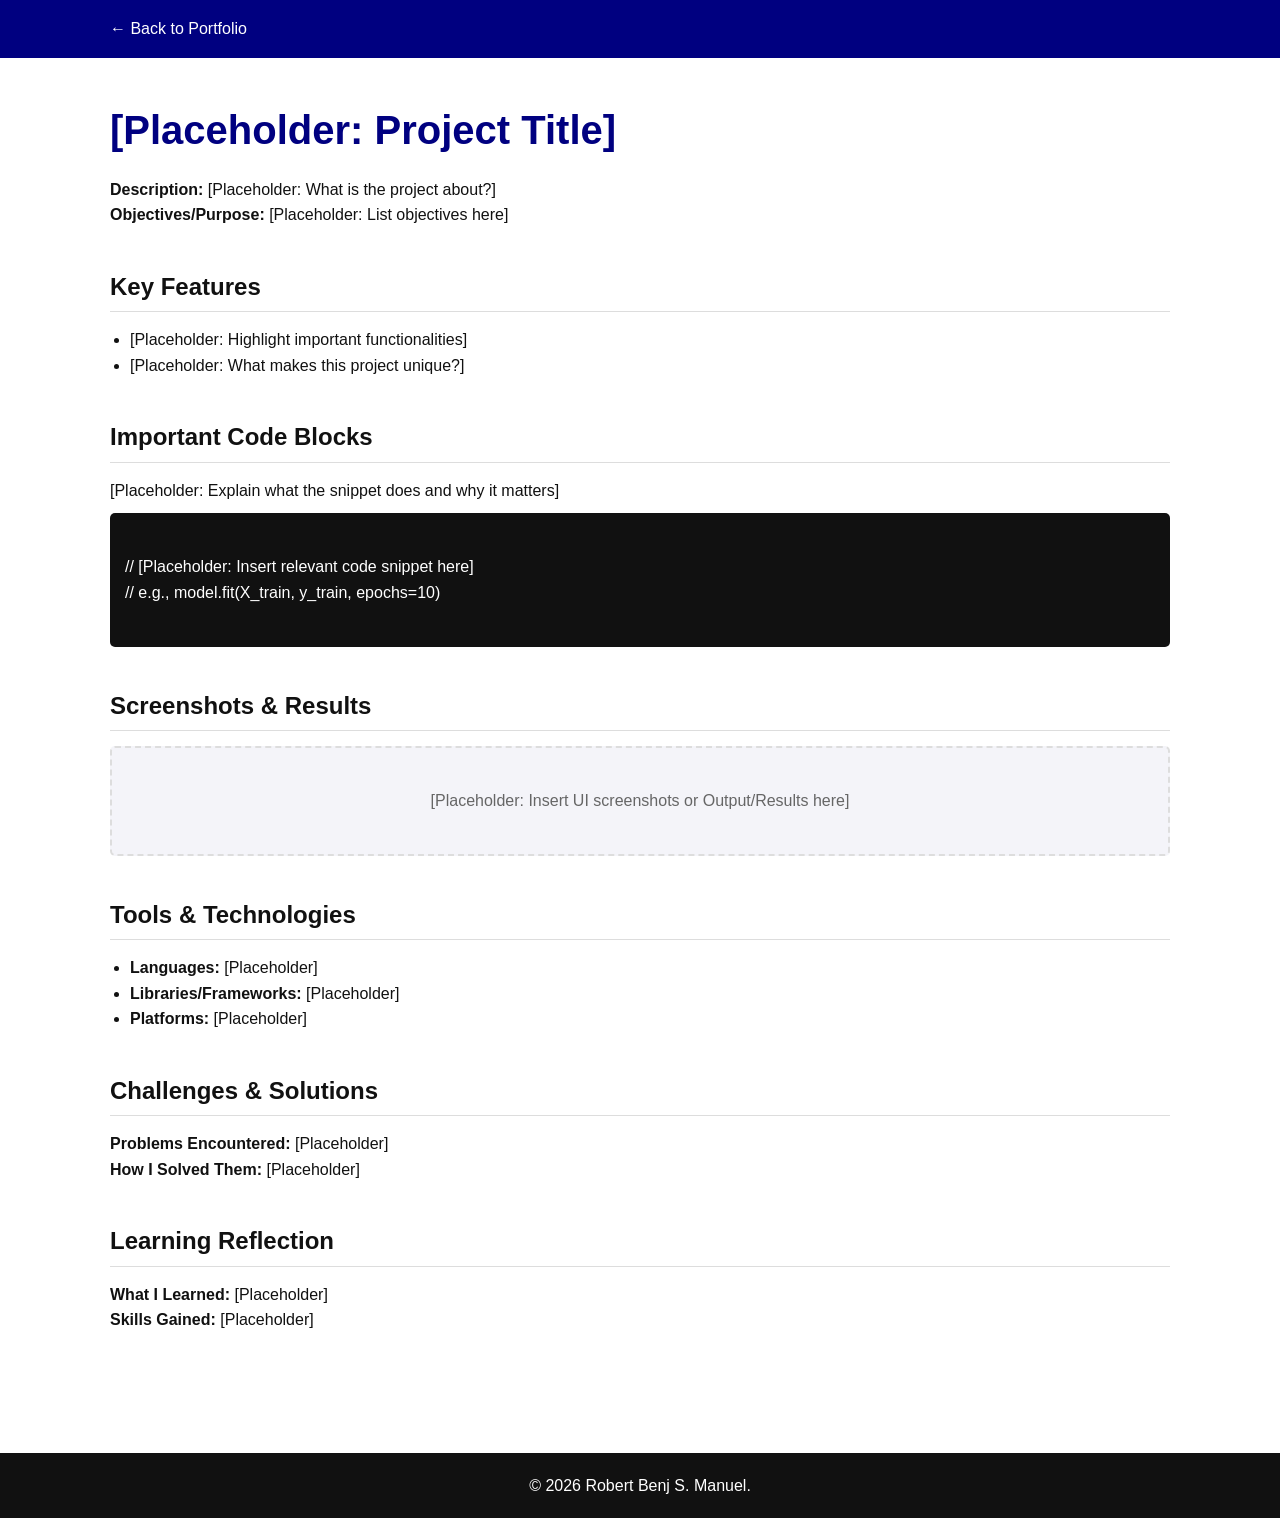
==== projects/finals/fn-project-1.html @ a23788bb "Renamed all the projects to inlcude either fn (finals) or mt (midterm)" ====
<!DOCTYPE html>
<html lang="en">
<head>
    <meta charset="UTF-8">
    <meta name="viewport" content="width=device-width, initial-scale=1.0">
    <title>[Project Title] - Portfolio</title>
    <link rel="stylesheet" href="../../css/style.css">
</head>
<body>
    <header>
        <nav class="navbar">
            <a href="../../index.html" class="back-link">&larr; Back to Portfolio</a>
        </nav>
    </header>

    <main class="project-details container">
        <section class="doc-section">
            <h1>[Placeholder: Project Title]</h1>
            <p><strong>Description:</strong> [Placeholder: What is the project about?]</p>
            <p><strong>Objectives/Purpose:</strong> [Placeholder: List objectives here]</p>
        </section>

        <section class="doc-section">
            <h2>Key Features</h2>
            <ul>
                <li>[Placeholder: Highlight important functionalities]</li>
                <li>[Placeholder: What makes this project unique?]</li>
            </ul>
        </section>

        <section class="doc-section">
            <h2>Important Code Blocks</h2>
            <p>[Placeholder: Explain what the snippet does and why it matters]</p>
            <pre><code>
// [Placeholder: Insert relevant code snippet here]
// e.g., model.fit(X_train, y_train, epochs=10)
            </code></pre>
        </section>

        <section class="doc-section">
            <h2>Screenshots & Results</h2>
            <div class="image-placeholder">
                <p>[Placeholder: Insert UI screenshots or Output/Results here]</p>
            </div>
        </section>

        <section class="doc-section">
            <h2>Tools & Technologies</h2>
            <ul>
                <li><strong>Languages:</strong> [Placeholder]</li>
                <li><strong>Libraries/Frameworks:</strong> [Placeholder]</li>
                <li><strong>Platforms:</strong> [Placeholder]</li>
            </ul>
        </section>

        <section class="doc-section">
            <h2>Challenges & Solutions</h2>
            <p><strong>Problems Encountered:</strong> [Placeholder]</p>
            <p><strong>How I Solved Them:</strong> [Placeholder]</p>
        </section>

        <section class="doc-section">
            <h2>Learning Reflection</h2>
            <p><strong>What I Learned:</strong> [Placeholder]</p>
            <p><strong>Skills Gained:</strong> [Placeholder]</p>
        </section>
    </main>

    <footer>
        <p>&copy; <span id="year"></span> Robert Benj S. Manuel.</p>
    </footer>

    <script src="../../js/main.js"></script>
</body>
</html>
---- css/style.css ----
/* Base Colors & Typography */
:root {
    --navy-blue: #000080;
    --dark-navy: #000050;
    --black: #111111;
    --white: #ffffff;
    --light-gray: #f4f4f9;
    --border-color: #dddddd;
}

* {
    margin: 0;
    padding: 0;
    box-sizing: border-box;
    font-family: 'Segoe UI', Tahoma, Geneva, Verdana, sans-serif;
}

body {
    background-color: var(--white);
    color: var(--black);
    line-height: 1.6;
}

.container {
    max-width: 1100px;
    margin: 0 auto;
    padding: 0 20px;
}

/* Navigation */
header {
    background-color: var(--navy-blue);
    color: var(--white);
    padding: 1rem 0;
    position: sticky;
    top: 0;
    z-index: 100;
}

.navbar {
    display: flex;
    justify-content: space-between;
    align-items: center;
    max-width: 1100px;
    margin: 0 auto;
    padding: 0 20px;
}

.logo {
    font-size: 1.5rem;
    font-weight: bold;
}

.nav-links {
    list-style: none;
    display: flex;
    gap: 20px;
}

.nav-links a, .back-link {
    color: var(--white);
    text-decoration: none;
    font-weight: 500;
}

.nav-links a:hover, .back-link:hover {
    text-decoration: underline;
}

/* Hero Section */
.hero {
    background-color: var(--black);
    color: var(--white);
    padding: 60px 0;
    text-align: center;
}

.hero h1 {
    font-size: 2.5rem;
    margin-bottom: 10px;
}

.hero h2 {
    font-size: 1.2rem;
    color: #cccccc;
    margin-bottom: 20px;
}

.intro-placeholder {
    background-color: rgba(255, 255, 255, 0.1);
    padding: 20px;
    border-radius: 5px;
    display: inline-block;
    max-width: 800px;
}

/* Project Grids */
.projects-section {
    padding: 60px 0;
}

.bg-light {
    background-color: var(--light-gray);
}

.section-title {
    color: var(--navy-blue);
    margin-bottom: 30px;
    font-size: 2rem;
    border-bottom: 2px solid var(--navy-blue);
    display: inline-block;
}

.grid {
    display: grid;
    grid-template-columns: repeat(auto-fit, minmax(300px, 1fr));
    gap: 20px;
}

.card {
    background-color: var(--white);
    border: 1px solid var(--border-color);
    padding: 20px;
    border-radius: 5px;
    text-decoration: none;
    color: var(--black);
    transition: transform 0.2s, box-shadow 0.2s;
}

.card:hover {
    transform: translateY(-5px);
    box-shadow: 0 4px 10px rgba(0,0,0,0.1);
    border-color: var(--navy-blue);
}

.card h4 {
    color: var(--navy-blue);
    margin-bottom: 10px;
}

/* Project Detail Pages */
.project-details {
    padding: 40px 20px;
}

.doc-section {
    margin-bottom: 40px;
}

.doc-section h1 {
    color: var(--navy-blue);
    margin-bottom: 15px;
    font-size: 2.5rem;
}

.doc-section h2 {
    color: var(--black);
    border-bottom: 1px solid var(--border-color);
    padding-bottom: 5px;
    margin-bottom: 15px;
}

.doc-section ul {
    margin-left: 20px;
    margin-bottom: 15px;
}

pre {
    background-color: var(--black);
    color: var(--white);
    padding: 15px;
    border-radius: 5px;
    overflow-x: auto;
    font-family: monospace;
    margin-top: 10px;
}

.image-placeholder {
    background-color: var(--light-gray);
    border: 2px dashed var(--border-color);
    padding: 40px;
    text-align: center;
    color: #666;
    border-radius: 5px;
}

/* Footer */
footer {
    background-color: var(--black);
    color: var(--white);
    text-align: center;
    padding: 20px 0;
    margin-top: 40px;
}
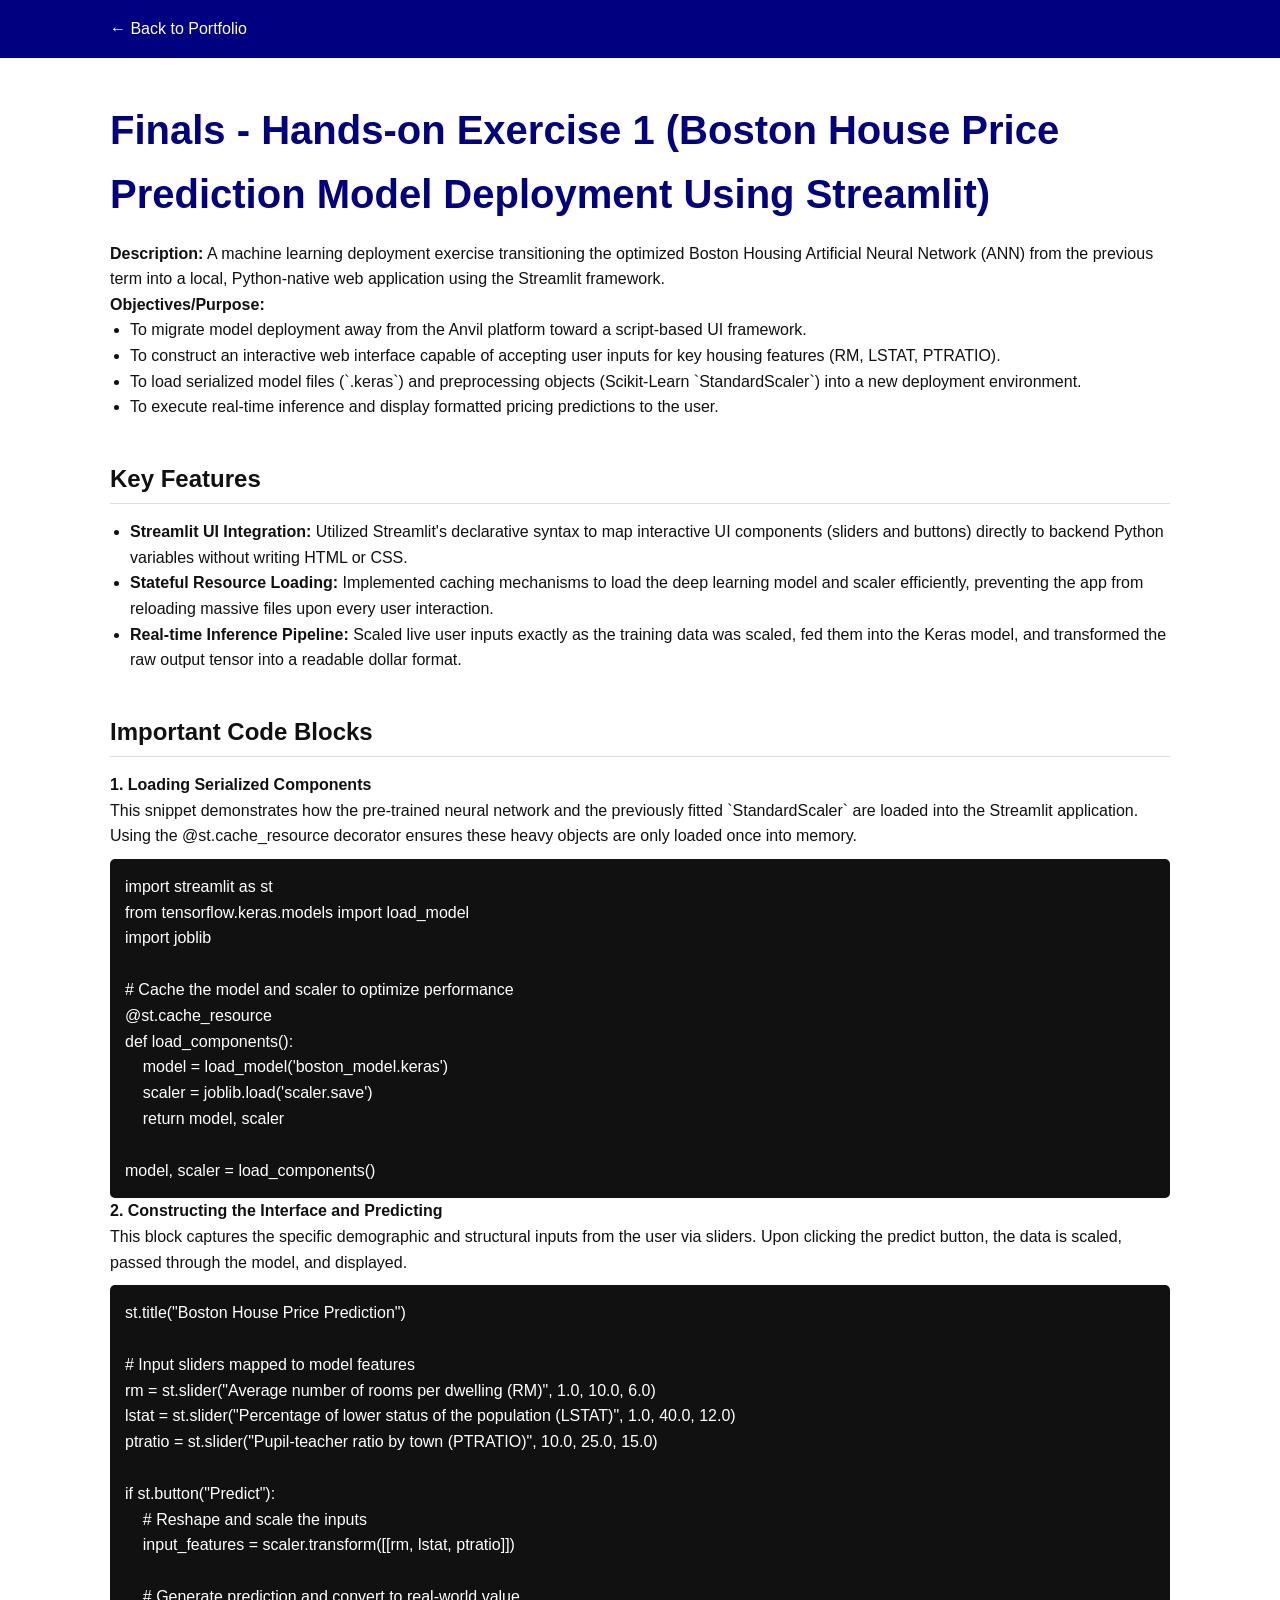
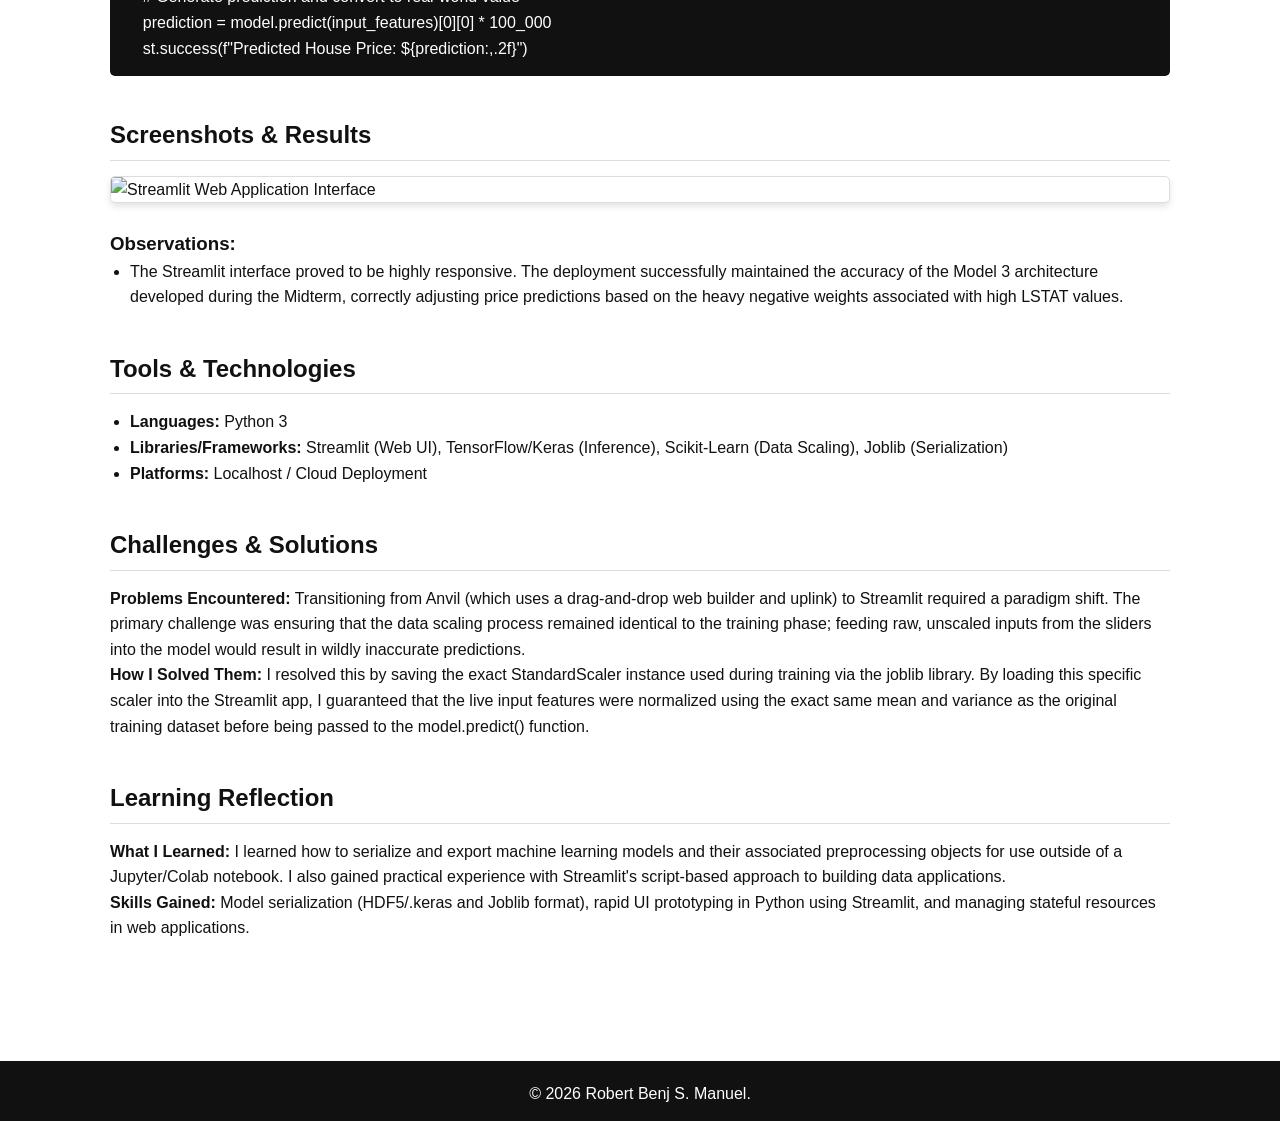
==== commit 32eeadb6: "Revise project details for Boston House Price Prediction Updated project details for the Boston Hous" ====
--- a/projects/finals/fn-project-1.html
+++ b/projects/finals/fn-project-1.html
@@ -3,7 +3,7 @@
 <head>
     <meta charset="UTF-8">
     <meta name="viewport" content="width=device-width, initial-scale=1.0">
-    <title>[Project Title] - Portfolio</title>
+    <title>Finals - Hands-on Exercise 1 - Portfolio</title>
     <link rel="stylesheet" href="../../css/style.css">
 </head>
 <body>
@@ -15,54 +15,93 @@
 
     <main class="project-details container">
         <section class="doc-section">
-            <h1>[Placeholder: Project Title]</h1>
-            <p><strong>Description:</strong> [Placeholder: What is the project about?]</p>
-            <p><strong>Objectives/Purpose:</strong> [Placeholder: List objectives here]</p>
+            <h1>Finals - Hands-on Exercise 1 (Boston House Price Prediction Model Deployment Using Streamlit)</h1>
+            <p><strong>Description:</strong> A machine learning deployment exercise transitioning the optimized Boston Housing Artificial Neural Network (ANN) from the previous term into a local, Python-native web application using the Streamlit framework.</p>
+            <p><strong>Objectives/Purpose:</strong></p>
+            <ul>
+                <li>To migrate model deployment away from the Anvil platform toward a script-based UI framework.</li>
+                <li>To construct an interactive web interface capable of accepting user inputs for key housing features (RM, LSTAT, PTRATIO).</li>
+                <li>To load serialized model files (`.keras`) and preprocessing objects (Scikit-Learn `StandardScaler`) into a new deployment environment.</li>
+                <li>To execute real-time inference and display formatted pricing predictions to the user.</li>
+            </ul>
         </section>
 
         <section class="doc-section">
             <h2>Key Features</h2>
             <ul>
-                <li>[Placeholder: Highlight important functionalities]</li>
-                <li>[Placeholder: What makes this project unique?]</li>
+                <li><strong>Streamlit UI Integration:</strong> Utilized Streamlit's declarative syntax to map interactive UI components (sliders and buttons) directly to backend Python variables without writing HTML or CSS.</li>
+                <li><strong>Stateful Resource Loading:</strong> Implemented caching mechanisms to load the deep learning model and scaler efficiently, preventing the app from reloading massive files upon every user interaction.</li>
+                <li><strong>Real-time Inference Pipeline:</strong> Scaled live user inputs exactly as the training data was scaled, fed them into the Keras model, and transformed the raw output tensor into a readable dollar format.</li>
             </ul>
         </section>
 
         <section class="doc-section">
             <h2>Important Code Blocks</h2>
-            <p>[Placeholder: Explain what the snippet does and why it matters]</p>
-            <pre><code>
-// [Placeholder: Insert relevant code snippet here]
-// e.g., model.fit(X_train, y_train, epochs=10)
-            </code></pre>
+            
+            <p><strong>1. Loading Serialized Components</strong><br>
+            This snippet demonstrates how the pre-trained neural network and the previously fitted `StandardScaler` are loaded into the Streamlit application. Using the <code>@st.cache_resource</code> decorator ensures these heavy objects are only loaded once into memory.</p>
+            <pre><code>import streamlit as st
+from tensorflow.keras.models import load_model
+import joblib
+
+# Cache the model and scaler to optimize performance
+@st.cache_resource
+def load_components():
+    model = load_model('boston_model.keras')
+    scaler = joblib.load('scaler.save')
+    return model, scaler
+
+model, scaler = load_components()</code></pre>
+
+            <p><strong>2. Constructing the Interface and Predicting</strong><br>
+            This block captures the specific demographic and structural inputs from the user via sliders. Upon clicking the predict button, the data is scaled, passed through the model, and displayed.</p>
+            <pre><code>st.title("Boston House Price Prediction")
+
+# Input sliders mapped to model features
+rm = st.slider("Average number of rooms per dwelling (RM)", 1.0, 10.0, 6.0)
+lstat = st.slider("Percentage of lower status of the population (LSTAT)", 1.0, 40.0, 12.0)
+ptratio = st.slider("Pupil-teacher ratio by town (PTRATIO)", 10.0, 25.0, 15.0)
+
+if st.button("Predict"):
+    # Reshape and scale the inputs
+    input_features = scaler.transform([[rm, lstat, ptratio]])
+    
+    # Generate prediction and convert to real-world value
+    prediction = model.predict(input_features)[0][0] * 100_000
+    st.success(f"Predicted House Price: ${prediction:,.2f}")</code></pre>
         </section>
 
         <section class="doc-section">
             <h2>Screenshots & Results</h2>
-            <div class="image-placeholder">
-                <p>[Placeholder: Insert UI screenshots or Output/Results here]</p>
+            <div class="image-container">
+                <img src="../../images/fn-project-1.png" alt="Streamlit Web Application Interface" class="project-img">
             </div>
+            <br>
+            <h3>Observations:</h3>
+            <ul>
+                <li>The Streamlit interface proved to be highly responsive. The deployment successfully maintained the accuracy of the Model 3 architecture developed during the Midterm, correctly adjusting price predictions based on the heavy negative weights associated with high LSTAT values.</li>
+            </ul>
         </section>
 
         <section class="doc-section">
             <h2>Tools & Technologies</h2>
             <ul>
-                <li><strong>Languages:</strong> [Placeholder]</li>
-                <li><strong>Libraries/Frameworks:</strong> [Placeholder]</li>
-                <li><strong>Platforms:</strong> [Placeholder]</li>
+                <li><strong>Languages:</strong> Python 3</li>
+                <li><strong>Libraries/Frameworks:</strong> Streamlit (Web UI), TensorFlow/Keras (Inference), Scikit-Learn (Data Scaling), Joblib (Serialization)</li>
+                <li><strong>Platforms:</strong> Localhost / Cloud Deployment</li>
             </ul>
         </section>
 
         <section class="doc-section">
             <h2>Challenges & Solutions</h2>
-            <p><strong>Problems Encountered:</strong> [Placeholder]</p>
-            <p><strong>How I Solved Them:</strong> [Placeholder]</p>
+            <p><strong>Problems Encountered:</strong> Transitioning from Anvil (which uses a drag-and-drop web builder and uplink) to Streamlit required a paradigm shift. The primary challenge was ensuring that the data scaling process remained identical to the training phase; feeding raw, unscaled inputs from the sliders into the model would result in wildly inaccurate predictions.</p>
+            <p><strong>How I Solved Them:</strong> I resolved this by saving the exact <code>StandardScaler</code> instance used during training via the <code>joblib</code> library. By loading this specific scaler into the Streamlit app, I guaranteed that the live input features were normalized using the exact same mean and variance as the original training dataset before being passed to the <code>model.predict()</code> function.</p>
         </section>
 
         <section class="doc-section">
             <h2>Learning Reflection</h2>
-            <p><strong>What I Learned:</strong> [Placeholder]</p>
-            <p><strong>Skills Gained:</strong> [Placeholder]</p>
+            <p><strong>What I Learned:</strong> I learned how to serialize and export machine learning models and their associated preprocessing objects for use outside of a Jupyter/Colab notebook. I also gained practical experience with Streamlit's script-based approach to building data applications.</p>
+            <p><strong>Skills Gained:</strong> Model serialization (HDF5/.keras and Joblib format), rapid UI prototyping in Python using Streamlit, and managing stateful resources in web applications.</p>
         </section>
     </main>
 
--- a/css/style.css
+++ b/css/style.css
@@ -184,6 +184,17 @@
     border-radius: 5px;
 }
 
+/* Responsive Project Images */
+.project-img {
+    max-width: 100%;
+    height: auto;
+    display: block;
+    margin: 0 auto;
+    border: 1px solid var(--border-color);
+    border-radius: 5px;
+    box-shadow: 0 4px 6px rgba(0, 0, 0, 0.1);
+}
+
 /* Footer */
 footer {
     background-color: var(--black);
